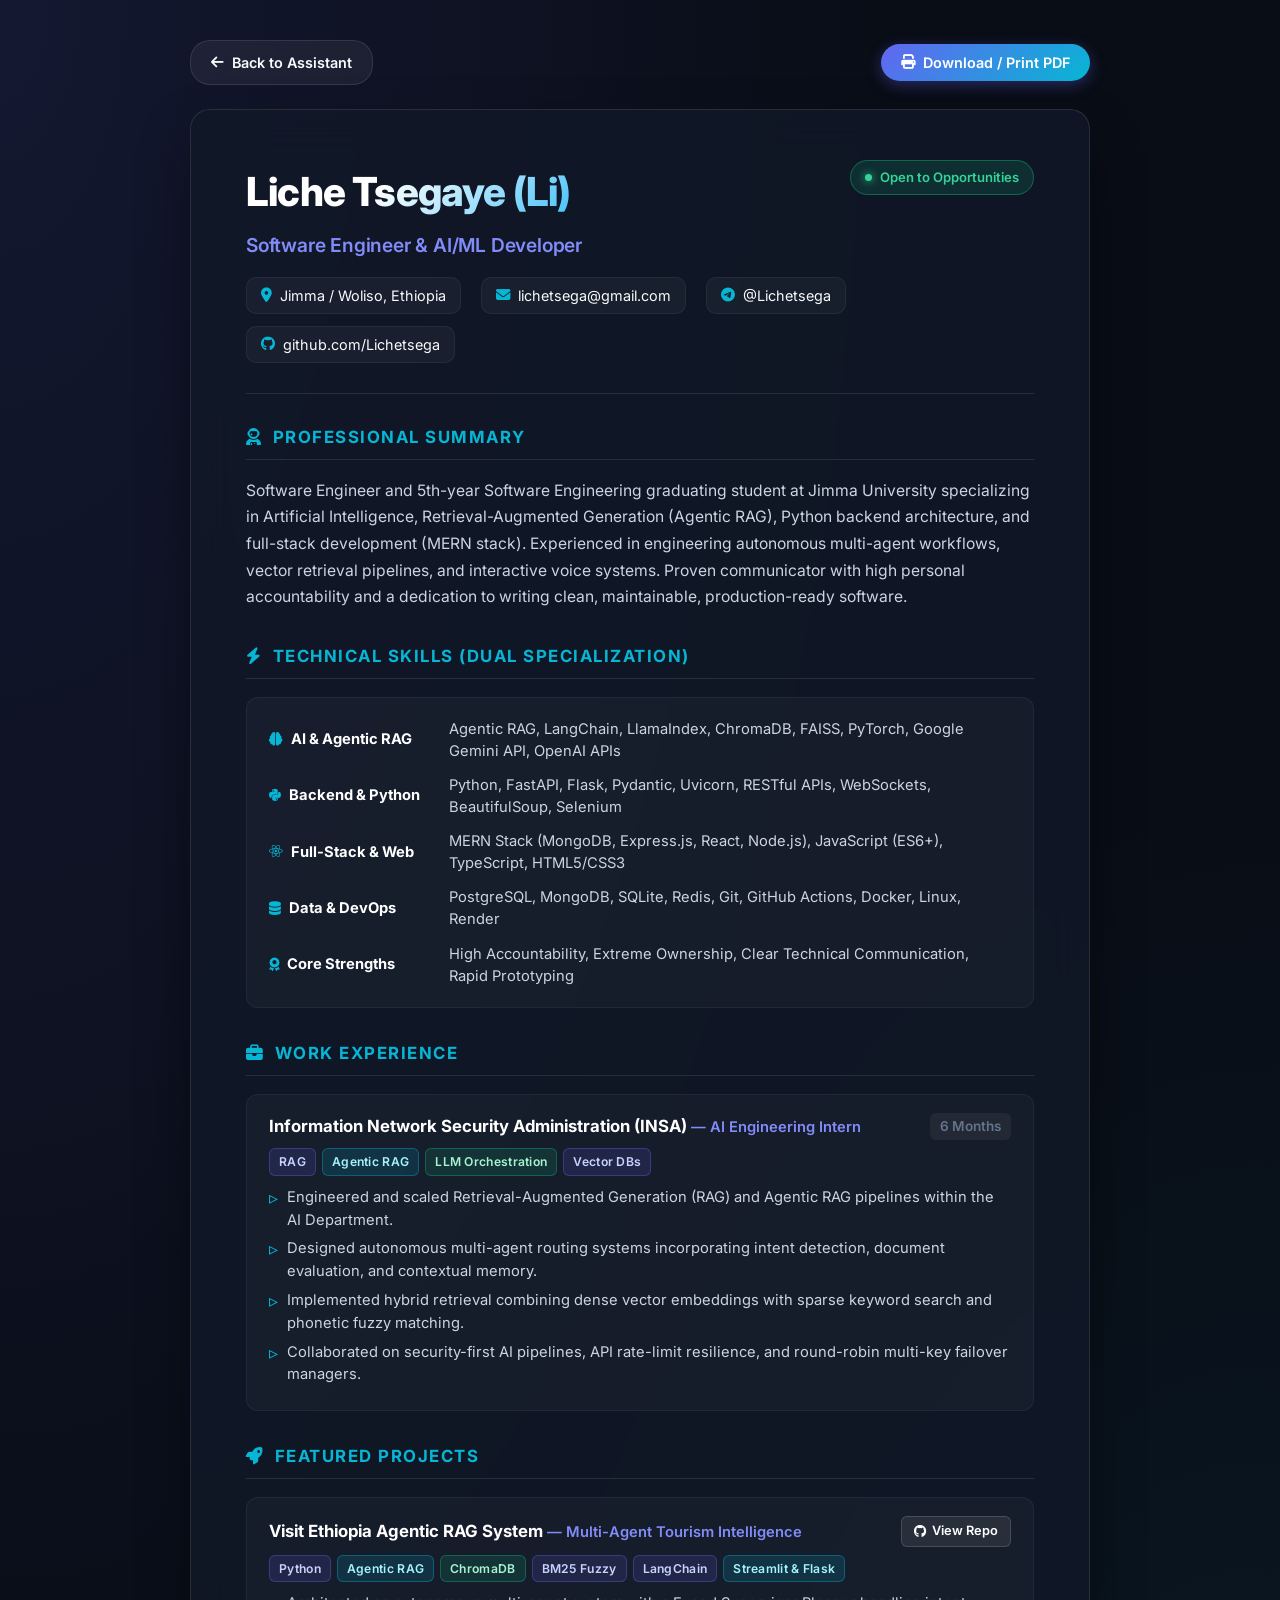
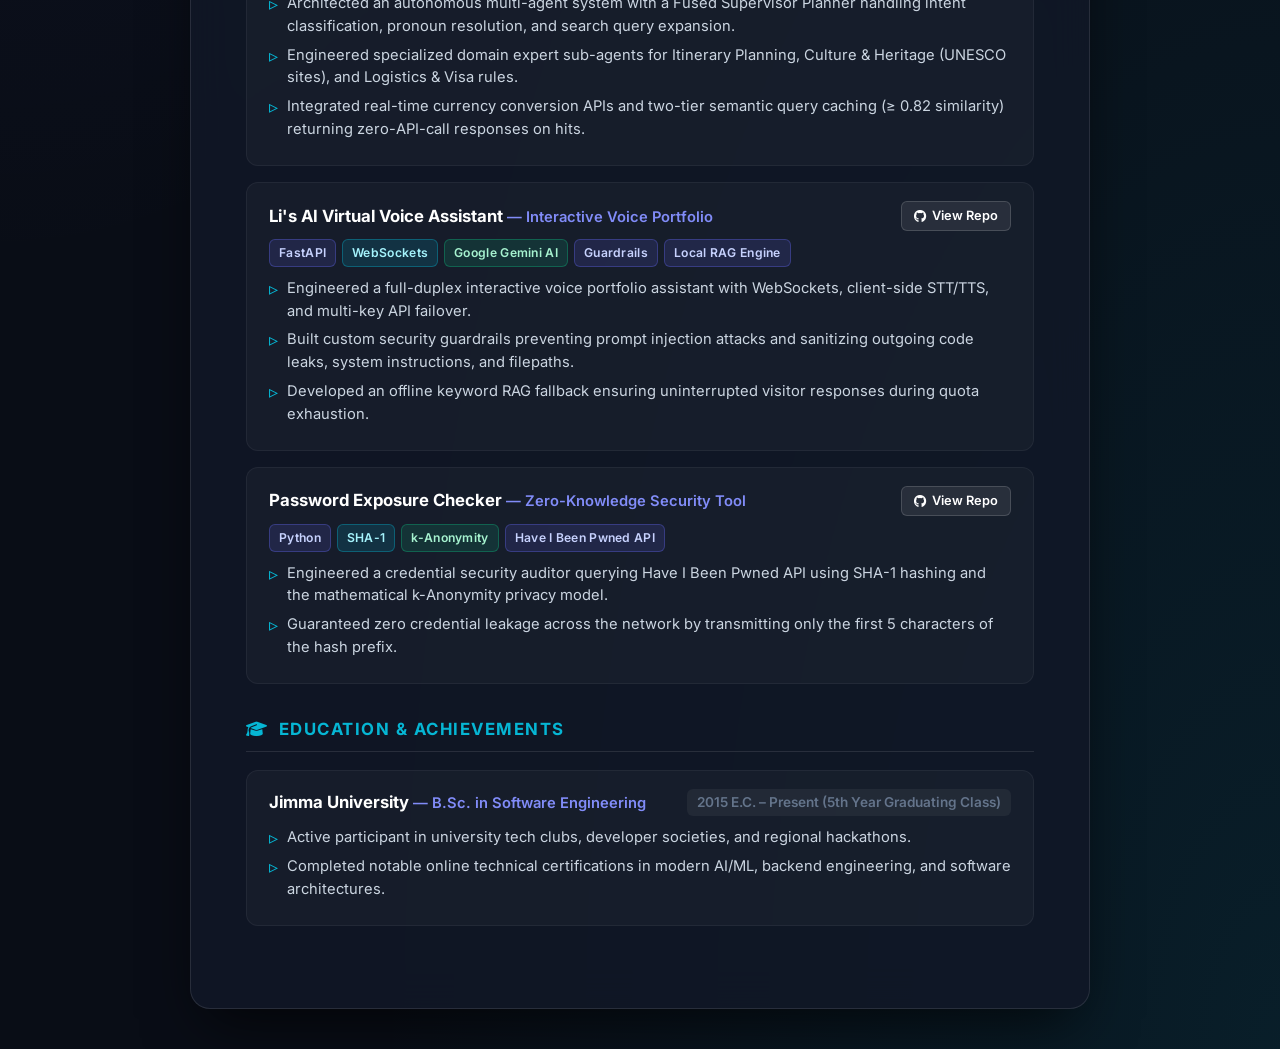
==== frontend/resume.html @ efbf489b "feat: add interactive portfolio cards, dark mode resume, voice toggle, and live GitHub tool" ====
<!DOCTYPE html>
<html lang="en">
<head>
    <meta charset="UTF-8">
    <meta name="viewport" content="width=device-width, initial-scale=1.0">
    <title>Liche Tsegaye - Software Engineer & AI Developer Resume</title>
    <link rel="stylesheet" href="https://cdnjs.cloudflare.com/ajax/libs/font-awesome/6.4.0/css/all.min.css">
    <link rel="preconnect" href="https://fonts.googleapis.com">
    <link rel="preconnect" href="https://fonts.gstatic.com" crossorigin>
    <link href="https://fonts.googleapis.com/css2?family=Inter:wght@300;400;500;600;700;800&display=swap" rel="stylesheet">
    <style>
        :root {
            --bg-page: #090d16;
            --bg-card: rgba(17, 24, 39, 0.85);
            --border-card: rgba(255, 255, 255, 0.1);
            --primary: #6366f1;
            --primary-glow: #818cf8;
            --accent: #06b6d4;
            --accent-glow: #38bdf8;
            --text-main: #f8fafc;
            --text-muted: #94a3b8;
            --text-dim: #64748b;
            --badge-bg: rgba(99, 102, 241, 0.15);
            --badge-border: rgba(99, 102, 241, 0.35);
            --badge-text: #c7d2fe;
            --card-sub: rgba(255, 255, 255, 0.03);
        }

        * {
            box-sizing: border-box;
            margin: 0;
            padding: 0;
            font-family: 'Inter', -apple-system, BlinkMacSystemFont, "Segoe UI", Roboto, sans-serif;
        }

        body {
            background-color: var(--bg-page);
            background-image: 
                radial-gradient(at 0% 0%, rgba(99, 102, 241, 0.12) 0px, transparent 50%),
                radial-gradient(at 100% 100%, rgba(6, 182, 212, 0.1) 0px, transparent 50%);
            color: var(--text-main);
            line-height: 1.6;
            padding: 40px 20px;
            min-height: 100vh;
        }

        .action-bar {
            max-width: 900px;
            margin: 0 auto 24px auto;
            display: flex;
            justify-content: space-between;
            align-items: center;
        }

        .back-btn, .print-btn {
            display: inline-flex;
            align-items: center;
            gap: 8px;
            padding: 10px 20px;
            border-radius: 20px;
            font-weight: 600;
            font-size: 0.9rem;
            cursor: pointer;
            text-decoration: none;
            transition: all 0.25s ease;
        }

        .back-btn {
            background: rgba(255, 255, 255, 0.06);
            color: var(--text-main);
            border: 1px solid var(--border-card);
            backdrop-filter: blur(10px);
        }

        .back-btn:hover {
            background: rgba(255, 255, 255, 0.12);
            border-color: var(--accent);
            transform: translateX(-2px);
        }

        .print-btn {
            background: linear-gradient(135deg, var(--primary), var(--accent));
            color: #ffffff;
            border: none;
            box-shadow: 0 4px 15px rgba(99, 102, 241, 0.35);
        }

        .print-btn:hover {
            box-shadow: 0 6px 22px rgba(6, 182, 212, 0.5);
            transform: translateY(-2px);
        }

        .resume-container {
            max-width: 900px;
            margin: 0 auto;
            background: var(--bg-card);
            backdrop-filter: blur(20px);
            padding: 50px 55px;
            border-radius: 20px;
            border: 1px solid var(--border-card);
            box-shadow: 0 25px 60px -15px rgba(0, 0, 0, 0.7);
        }

        /* Header */
        header.resume-header {
            border-bottom: 1px solid var(--border-card);
            padding-bottom: 30px;
            margin-bottom: 30px;
        }

        .header-top {
            display: flex;
            justify-content: space-between;
            align-items: flex-start;
            flex-wrap: wrap;
            gap: 15px;
            margin-bottom: 16px;
        }

        .name-title h1 {
            font-size: 2.5rem;
            font-weight: 800;
            background: linear-gradient(135deg, #ffffff 40%, var(--accent-glow) 100%);
            -webkit-background-clip: text;
            -webkit-text-fill-color: transparent;
            letter-spacing: -0.8px;
            margin-bottom: 6px;
        }

        .name-title h2 {
            font-size: 1.2rem;
            color: var(--primary-glow);
            font-weight: 600;
            letter-spacing: -0.2px;
        }

        .status-badge {
            display: inline-flex;
            align-items: center;
            gap: 8px;
            padding: 6px 14px;
            border-radius: 20px;
            background: rgba(16, 185, 129, 0.15);
            border: 1px solid rgba(16, 185, 129, 0.4);
            color: #34d399;
            font-size: 0.82rem;
            font-weight: 600;
        }

        .pulse-dot {
            width: 7px;
            height: 7px;
            background-color: #34d399;
            border-radius: 50%;
            box-shadow: 0 0 8px #34d399;
        }

        .contact-info {
            display: flex;
            flex-wrap: wrap;
            gap: 12px 20px;
            font-size: 0.9rem;
            color: var(--text-muted);
        }

        .contact-chip {
            display: inline-flex;
            align-items: center;
            gap: 8px;
            padding: 6px 14px;
            border-radius: 10px;
            background: rgba(255, 255, 255, 0.04);
            border: 1px solid rgba(255, 255, 255, 0.06);
            color: var(--text-main);
            text-decoration: none;
            transition: all 0.2s ease;
        }

        .contact-chip i {
            color: var(--accent);
        }

        .contact-chip:hover {
            background: rgba(255, 255, 255, 0.08);
            border-color: var(--accent);
            color: #ffffff;
            transform: translateY(-1px);
        }

        /* Sections */
        section {
            margin-bottom: 32px;
        }

        h3.section-title {
            font-size: 1.05rem;
            text-transform: uppercase;
            letter-spacing: 1.5px;
            color: var(--accent);
            border-bottom: 1px solid var(--border-card);
            padding-bottom: 8px;
            margin-bottom: 18px;
            display: flex;
            align-items: center;
            gap: 10px;
            font-weight: 700;
        }

        .summary-text {
            color: #cbd5e1;
            font-size: 0.98rem;
            line-height: 1.7;
        }

        /* Experience & Projects Items */
        .item {
            background: var(--card-sub);
            border: 1px solid rgba(255, 255, 255, 0.05);
            border-radius: 12px;
            padding: 18px 22px;
            margin-bottom: 16px;
            transition: border-color 0.2s ease, transform 0.2s ease;
        }

        .item:hover {
            border-color: rgba(99, 102, 241, 0.4);
            transform: translateY(-1px);
        }

        .item-header {
            display: flex;
            justify-content: space-between;
            align-items: center;
            flex-wrap: wrap;
            gap: 8px;
            margin-bottom: 8px;
        }

        .item-title {
            font-weight: 700;
            color: #ffffff;
            font-size: 1.05rem;
        }

        .item-subtitle {
            color: var(--primary-glow);
            font-weight: 600;
            font-size: 0.92rem;
        }

        .item-date {
            color: var(--text-dim);
            font-size: 0.85rem;
            font-weight: 600;
            background: rgba(255, 255, 255, 0.05);
            padding: 3px 10px;
            border-radius: 6px;
        }

        .item-bullets {
            list-style: none;
            padding: 0;
            margin-top: 10px;
            color: #cbd5e1;
            font-size: 0.92rem;
        }

        .item-bullets li {
            position: relative;
            padding-left: 18px;
            margin-bottom: 6px;
            line-height: 1.55;
        }

        .item-bullets li::before {
            content: "▹";
            color: var(--accent);
            position: absolute;
            left: 0;
            font-size: 1.1rem;
            line-height: 1.4;
        }

        /* Tech Badges */
        .badges {
            display: flex;
            flex-wrap: wrap;
            gap: 6px;
            margin: 8px 0;
        }

        .badge {
            background: var(--badge-bg);
            border: 1px solid var(--badge-border);
            color: var(--badge-text);
            padding: 3px 9px;
            border-radius: 6px;
            font-size: 0.76rem;
            font-weight: 600;
            letter-spacing: 0.3px;
        }

        .badge.cyan {
            background: rgba(6, 182, 212, 0.15);
            border-color: rgba(6, 182, 212, 0.35);
            color: #a5f3fc;
        }

        .badge.emerald {
            background: rgba(16, 185, 129, 0.15);
            border-color: rgba(16, 185, 129, 0.35);
            color: #a7f3d0;
        }

        .github-pill {
            display: inline-flex;
            align-items: center;
            gap: 6px;
            padding: 4px 12px;
            border-radius: 6px;
            background: rgba(255, 255, 255, 0.08);
            border: 1px solid rgba(255, 255, 255, 0.15);
            color: #ffffff;
            font-size: 0.8rem;
            font-weight: 600;
            text-decoration: none;
            transition: all 0.2s ease;
        }

        .github-pill:hover {
            background: #ffffff;
            color: #090d16;
            text-decoration: none;
        }

        /* Skills Matrix */
        .skills-grid {
            display: grid;
            grid-template-columns: 160px 1fr;
            gap: 12px 20px;
            font-size: 0.92rem;
            background: var(--card-sub);
            border: 1px solid rgba(255, 255, 255, 0.05);
            border-radius: 12px;
            padding: 20px 22px;
        }

        .skill-category {
            font-weight: 700;
            color: #ffffff;
            display: flex;
            align-items: center;
            gap: 8px;
        }

        .skill-category i {
            color: var(--accent);
            font-size: 0.85rem;
        }

        .skill-list {
            color: #cbd5e1;
            line-height: 1.5;
        }

        /* Print Mode: Seamless Black-and-White PDF Output */
        @media print {
            body {
                background: #ffffff !important;
                color: #0f172a !important;
                padding: 0 !important;
            }
            .action-bar {
                display: none !important;
            }
            .resume-container {
                box-shadow: none !important;
                border: none !important;
                padding: 0 !important;
                background: #ffffff !important;
                color: #0f172a !important;
            }
            .name-title h1 {
                background: none !important;
                -webkit-text-fill-color: #0f172a !important;
                color: #0f172a !important;
            }
            .name-title h2, h3.section-title, .item-subtitle {
                color: #4f46e5 !important;
            }
            .item, .skills-grid {
                background: #ffffff !important;
                border: 1px solid #e2e8f0 !important;
            }
            .item-title, .skill-category {
                color: #0f172a !important;
            }
            .item-bullets, .summary-text, .skill-list {
                color: #334155 !important;
            }
            .badge {
                background: #f1f5f9 !important;
                border-color: #cbd5e1 !important;
                color: #334155 !important;
            }
            .contact-chip {
                background: #f8fafc !important;
                border-color: #e2e8f0 !important;
                color: #0f172a !important;
            }
            .contact-chip i {
                color: #4f46e5 !important;
            }
        }

        @media (max-width: 640px) {
            .resume-container {
                padding: 30px 20px;
            }
            .skills-grid {
                grid-template-columns: 1fr;
                gap: 6px;
            }
            .name-title h1 {
                font-size: 2rem;
            }
        }
    </style>
</head>
<body>
    <div class="action-bar">
        <a href="/" class="back-btn"><i class="fa-solid fa-arrow-left"></i> Back to Assistant</a>
        <button onclick="window.print()" class="print-btn"><i class="fa-solid fa-print"></i> Download / Print PDF</button>
    </div>

    <div class="resume-container">
        <!-- Header -->
        <header class="resume-header">
            <div class="header-top">
                <div class="name-title">
                    <h1>Liche Tsegaye (Li)</h1>
                    <h2>Software Engineer & AI/ML Developer</h2>
                </div>
                <div class="status-badge">
                    <span class="pulse-dot"></span> Open to Opportunities
                </div>
            </div>
            <div class="contact-info">
                <span class="contact-chip"><i class="fa-solid fa-location-dot"></i> Jimma / Woliso, Ethiopia</span>
                <a href="mailto:lichetsega@gmail.com" class="contact-chip"><i class="fa-solid fa-envelope"></i> lichetsega@gmail.com</a>
                <a href="https://t.me/Lichetsega" target="_blank" rel="noopener" class="contact-chip"><i class="fa-brands fa-telegram"></i> @Lichetsega</a>
                <a href="https://github.com/Lichetsega" target="_blank" rel="noopener" class="contact-chip"><i class="fa-brands fa-github"></i> github.com/Lichetsega</a>
            </div>
        </header>

        <!-- Professional Summary -->
        <section>
            <h3 class="section-title"><i class="fa-solid fa-user-astronaut"></i> Professional Summary</h3>
            <p class="summary-text">
                Software Engineer and 5th-year Software Engineering graduating student at Jimma University specializing in Artificial Intelligence, Retrieval-Augmented Generation (Agentic RAG), Python backend architecture, and full-stack development (MERN stack). Experienced in engineering autonomous multi-agent workflows, vector retrieval pipelines, and interactive voice systems. Proven communicator with high personal accountability and a dedication to writing clean, maintainable, production-ready software.
            </p>
        </section>

        <!-- Technical Skills (Dual Specialization) -->
        <section>
            <h3 class="section-title"><i class="fa-solid fa-bolt"></i> Technical Skills (Dual Specialization)</h3>
            <div class="skills-grid">
                <div class="skill-category"><i class="fa-solid fa-brain"></i> AI & Agentic RAG</div>
                <div class="skill-list">Agentic RAG, LangChain, LlamaIndex, ChromaDB, FAISS, PyTorch, Google Gemini API, OpenAI APIs</div>

                <div class="skill-category"><i class="fa-brands fa-python"></i> Backend & Python</div>
                <div class="skill-list">Python, FastAPI, Flask, Pydantic, Uvicorn, RESTful APIs, WebSockets, BeautifulSoup, Selenium</div>

                <div class="skill-category"><i class="fa-brands fa-react"></i> Full-Stack & Web</div>
                <div class="skill-list">MERN Stack (MongoDB, Express.js, React, Node.js), JavaScript (ES6+), TypeScript, HTML5/CSS3</div>

                <div class="skill-category"><i class="fa-solid fa-database"></i> Data & DevOps</div>
                <div class="skill-list">PostgreSQL, MongoDB, SQLite, Redis, Git, GitHub Actions, Docker, Linux, Render</div>

                <div class="skill-category"><i class="fa-solid fa-award"></i> Core Strengths</div>
                <div class="skill-list">High Accountability, Extreme Ownership, Clear Technical Communication, Rapid Prototyping</div>
            </div>
        </section>

        <!-- Work Experience -->
        <section>
            <h3 class="section-title"><i class="fa-solid fa-briefcase"></i> Work Experience</h3>
            <div class="item">
                <div class="item-header">
                    <div>
                        <span class="item-title">Information Network Security Administration (INSA)</span>
                        <span class="item-subtitle"> — AI Engineering Intern</span>
                    </div>
                    <span class="item-date">6 Months</span>
                </div>
                <div class="badges">
                    <span class="badge">RAG</span>
                    <span class="badge cyan">Agentic RAG</span>
                    <span class="badge emerald">LLM Orchestration</span>
                    <span class="badge">Vector DBs</span>
                </div>
                <ul class="item-bullets">
                    <li>Engineered and scaled Retrieval-Augmented Generation (RAG) and Agentic RAG pipelines within the AI Department.</li>
                    <li>Designed autonomous multi-agent routing systems incorporating intent detection, document evaluation, and contextual memory.</li>
                    <li>Implemented hybrid retrieval combining dense vector embeddings with sparse keyword search and phonetic fuzzy matching.</li>
                    <li>Collaborated on security-first AI pipelines, API rate-limit resilience, and round-robin multi-key failover managers.</li>
                </ul>
            </div>
        </section>

        <!-- Featured Projects -->
        <section>
            <h3 class="section-title"><i class="fa-solid fa-rocket"></i> Featured Projects</h3>

            <div class="item">
                <div class="item-header">
                    <div>
                        <span class="item-title">Visit Ethiopia Agentic RAG System</span>
                        <span class="item-subtitle"> — Multi-Agent Tourism Intelligence</span>
                    </div>
                    <a href="https://github.com/Lichetsega/Agentic-Retrieval-Augmented-Generation-Agentic-RAG-" target="_blank" rel="noopener" class="github-pill">
                        <i class="fa-brands fa-github"></i> View Repo
                    </a>
                </div>
                <div class="badges">
                    <span class="badge">Python</span>
                    <span class="badge cyan">Agentic RAG</span>
                    <span class="badge emerald">ChromaDB</span>
                    <span class="badge">BM25 Fuzzy</span>
                    <span class="badge">LangChain</span>
                    <span class="badge cyan">Streamlit & Flask</span>
                </div>
                <ul class="item-bullets">
                    <li>Architected an autonomous multi-agent system with a Fused Supervisor Planner handling intent classification, pronoun resolution, and search query expansion.</li>
                    <li>Engineered specialized domain expert sub-agents for Itinerary Planning, Culture & Heritage (UNESCO sites), and Logistics & Visa rules.</li>
                    <li>Integrated real-time currency conversion APIs and two-tier semantic query caching (&ge; 0.82 similarity) returning zero-API-call responses on hits.</li>
                </ul>
            </div>

            <div class="item">
                <div class="item-header">
                    <div>
                        <span class="item-title">Li's AI Virtual Voice Assistant</span>
                        <span class="item-subtitle"> — Interactive Voice Portfolio</span>
                    </div>
                    <a href="https://github.com/Lichetsega/Li-s-Personal-Assistant" target="_blank" rel="noopener" class="github-pill">
                        <i class="fa-brands fa-github"></i> View Repo
                    </a>
                </div>
                <div class="badges">
                    <span class="badge">FastAPI</span>
                    <span class="badge cyan">WebSockets</span>
                    <span class="badge emerald">Google Gemini AI</span>
                    <span class="badge">Guardrails</span>
                    <span class="badge">Local RAG Engine</span>
                </div>
                <ul class="item-bullets">
                    <li>Engineered a full-duplex interactive voice portfolio assistant with WebSockets, client-side STT/TTS, and multi-key API failover.</li>
                    <li>Built custom security guardrails preventing prompt injection attacks and sanitizing outgoing code leaks, system instructions, and filepaths.</li>
                    <li>Developed an offline keyword RAG fallback ensuring uninterrupted visitor responses during quota exhaustion.</li>
                </ul>
            </div>

            <div class="item">
                <div class="item-header">
                    <div>
                        <span class="item-title">Password Exposure Checker</span>
                        <span class="item-subtitle"> — Zero-Knowledge Security Tool</span>
                    </div>
                    <a href="https://github.com/Lichetsega/password_checker" target="_blank" rel="noopener" class="github-pill">
                        <i class="fa-brands fa-github"></i> View Repo
                    </a>
                </div>
                <div class="badges">
                    <span class="badge">Python</span>
                    <span class="badge cyan">SHA-1</span>
                    <span class="badge emerald">k-Anonymity</span>
                    <span class="badge">Have I Been Pwned API</span>
                </div>
                <ul class="item-bullets">
                    <li>Engineered a credential security auditor querying Have I Been Pwned API using SHA-1 hashing and the mathematical k-Anonymity privacy model.</li>
                    <li>Guaranteed zero credential leakage across the network by transmitting only the first 5 characters of the hash prefix.</li>
                </ul>
            </div>
        </section>

        <!-- Education -->
        <section>
            <h3 class="section-title"><i class="fa-solid fa-graduation-cap"></i> Education & Achievements</h3>
            <div class="item">
                <div class="item-header">
                    <div>
                        <span class="item-title">Jimma University</span>
                        <span class="item-subtitle"> — B.Sc. in Software Engineering</span>
                    </div>
                    <span class="item-date">2015 E.C. – Present (5th Year Graduating Class)</span>
                </div>
                <ul class="item-bullets">
                    <li>Active participant in university tech clubs, developer societies, and regional hackathons.</li>
                    <li>Completed notable online technical certifications in modern AI/ML, backend engineering, and software architectures.</li>
                </ul>
            </div>
        </section>
    </div>
</body>
</html>
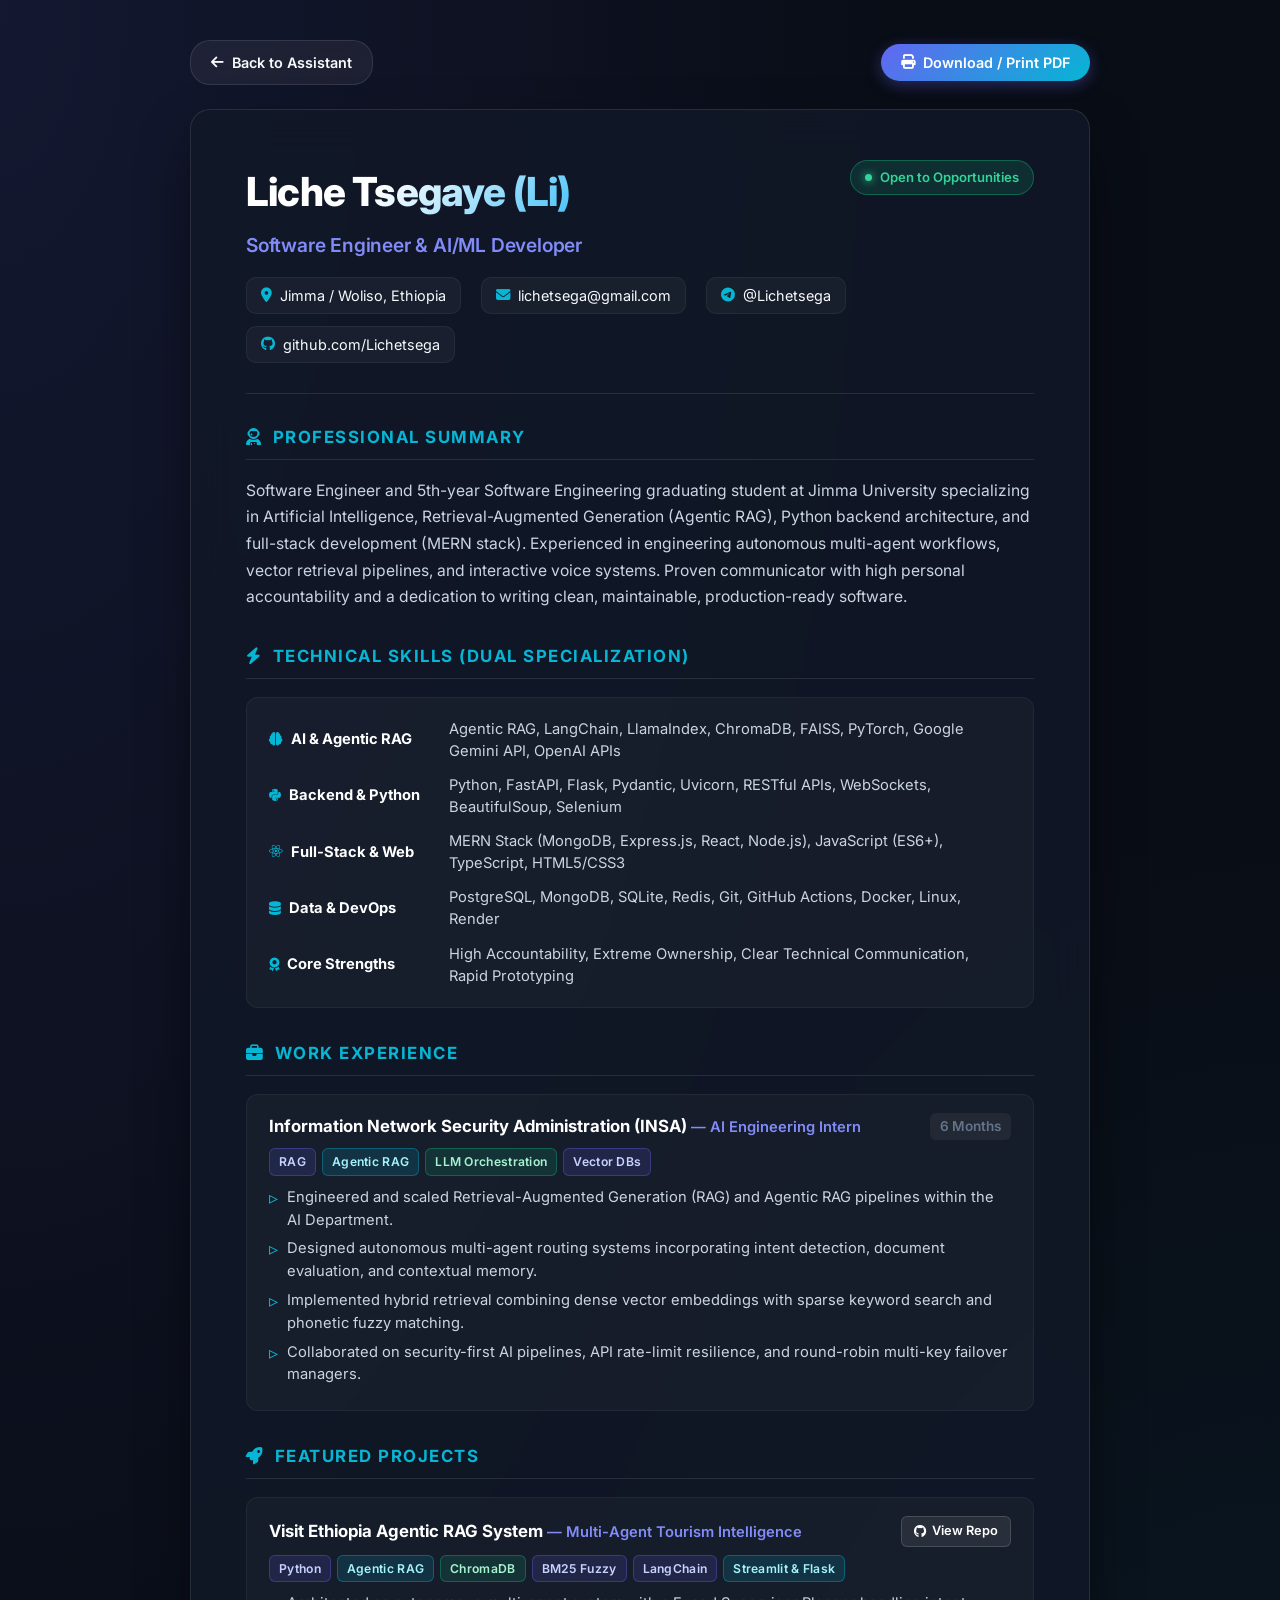
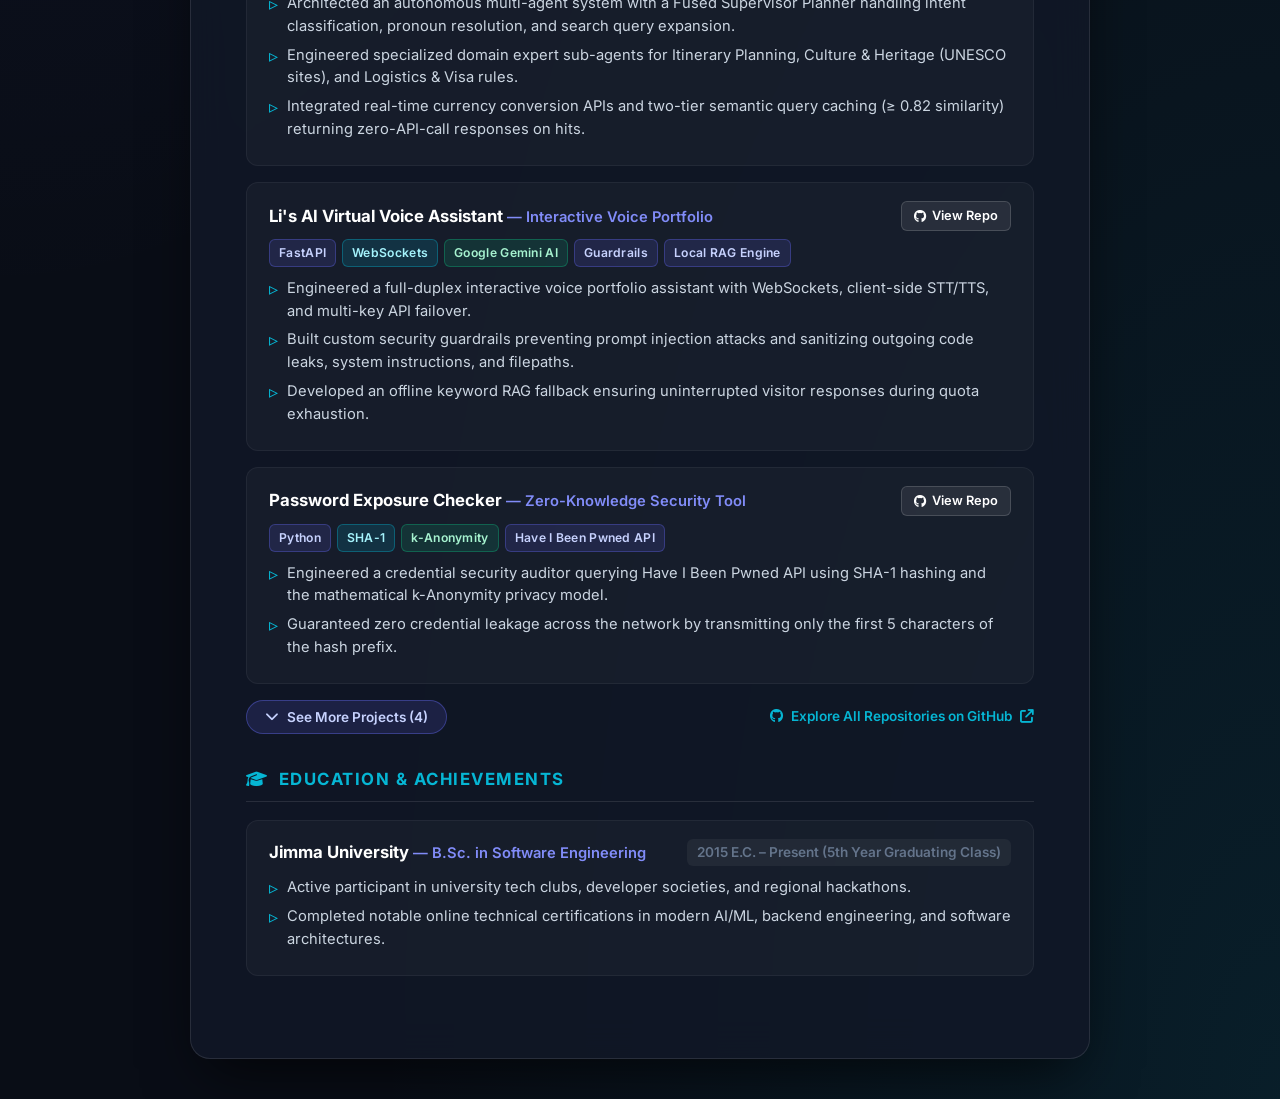
==== commit 28c2b02e: "add 16kHz PCM WAV audio engine, Groq Whisper-large-v3 cloud STT" ====
--- a/frontend/resume.html
+++ b/frontend/resume.html
@@ -413,6 +413,63 @@
             }
         }
 
+        .project-actions-row {
+            display: flex;
+            justify-content: space-between;
+            align-items: center;
+            flex-wrap: wrap;
+            gap: 12px;
+            margin-top: 14px;
+        }
+
+        .see-more-btn {
+            display: inline-flex;
+            align-items: center;
+            gap: 8px;
+            padding: 8px 18px;
+            border-radius: 20px;
+            background: rgba(99, 102, 241, 0.16);
+            border: 1px solid rgba(99, 102, 241, 0.4);
+            color: #c7d2fe;
+            font-size: 0.85rem;
+            font-weight: 600;
+            cursor: pointer;
+            transition: all 0.25s ease;
+        }
+
+        .see-more-btn:hover {
+            background: rgba(99, 102, 241, 0.3);
+            border-color: var(--accent);
+            color: #ffffff;
+            transform: translateY(-1px);
+            box-shadow: 0 4px 12px rgba(99, 102, 241, 0.3);
+        }
+
+        .github-all-btn {
+            display: inline-flex;
+            align-items: center;
+            gap: 8px;
+            font-size: 0.85rem;
+            color: var(--accent);
+            text-decoration: none;
+            font-weight: 600;
+            transition: all 0.2s ease;
+        }
+
+        .github-all-btn:hover {
+            color: #38bdf8;
+            text-decoration: underline;
+        }
+
+        @media print {
+            .more-projects-container {
+                display: block !important;
+            }
+            .project-actions-row {
+                display: none !important;
+            }
+        }
+
         @media (max-width: 640px) {
             .resume-container {
                 padding: 30px 20px;
@@ -423,6 +480,10 @@
             }
             .name-title h1 {
                 font-size: 2rem;
+            }
+            .project-actions-row {
+                flex-direction: column;
+                align-items: flex-start;
             }
         }
     </style>
@@ -582,6 +643,104 @@
                     <li>Guaranteed zero credential leakage across the network by transmitting only the first 5 characters of the hash prefix.</li>
                 </ul>
             </div>
+
+            <!-- Expandable Additional Projects -->
+            <div id="moreProjectsContainer" class="more-projects-container" style="display: none;">
+                <div class="item">
+                    <div class="item-header">
+                        <div>
+                            <span class="item-title">Hacker News Signal Filter & Scraper</span>
+                            <span class="item-subtitle"> — Content Aggregation & Curation</span>
+                        </div>
+                        <a href="https://github.com/Lichetsega/hacker_news-scraper" target="_blank" rel="noopener" class="github-pill">
+                            <i class="fa-brands fa-github"></i> View Repo
+                        </a>
+                    </div>
+                    <div class="badges">
+                        <span class="badge">Python</span>
+                        <span class="badge cyan">BeautifulSoup</span>
+                        <span class="badge emerald">Web Scraping</span>
+                        <span class="badge">Data Filtering</span>
+                    </div>
+                    <ul class="item-bullets">
+                        <li>Dynamic multi-page web crawler aggregating top engineering discussions and filtering articles with scores &gt; 99.</li>
+                        <li>Automated visual HTML report generation with vote-weighted ranking and respectful request throttling.</li>
+                    </ul>
+                </div>
+
+                <div class="item">
+                    <div class="item-header">
+                        <div>
+                            <span class="item-title">Document Automation & PDF Tool Suite</span>
+                            <span class="item-subtitle"> — Programmatic Document Utilities</span>
+                        </div>
+                        <a href="https://github.com/Lichetsega/pdf_merger" target="_blank" rel="noopener" class="github-pill">
+                            <i class="fa-brands fa-github"></i> View Repo
+                        </a>
+                    </div>
+                    <div class="badges">
+                        <span class="badge">Python</span>
+                        <span class="badge cyan">PyPDF2</span>
+                        <span class="badge emerald">Automation</span>
+                        <span class="badge">CLI</span>
+                    </div>
+                    <ul class="item-bullets">
+                        <li>Command-line automation scripts for batch PDF document merging, dynamic multi-page watermarking, and format validation.</li>
+                    </ul>
+                </div>
+
+                <div class="item">
+                    <div class="item-header">
+                        <div>
+                            <span class="item-title">Interactive JavaScript Games & Audio Suite</span>
+                            <span class="item-subtitle"> — Browser Games & Audio Synthesis</span>
+                        </div>
+                        <a href="https://github.com/Lichetsega/dice-game" target="_blank" rel="noopener" class="github-pill">
+                            <i class="fa-brands fa-github"></i> View Games
+                        </a>
+                    </div>
+                    <div class="badges">
+                        <span class="badge">JavaScript (ES6+)</span>
+                        <span class="badge cyan">DOM Manipulation</span>
+                        <span class="badge emerald">Web Audio API</span>
+                        <span class="badge">Game Loops</span>
+                    </div>
+                    <ul class="item-bullets">
+                        <li>Developed a collection of responsive browser-based games including <strong>Dice Game</strong>, <strong>Guess My Number</strong>, and <strong>World Quiz</strong> featuring state machines and win-condition logic.</li>
+                        <li>Built an interactive virtual <strong>Drum Kit</strong> utilizing keyboard event listeners and asynchronous audio synthesis for zero-latency auditory feedback.</li>
+                    </ul>
+                </div>
+
+                <div class="item">
+                    <div class="item-header">
+                        <div>
+                            <span class="item-title">Batch Image Format Converter</span>
+                            <span class="item-subtitle"> — Image Processing Utility</span>
+                        </div>
+                        <a href="https://github.com/Lichetsega/JPGtoPNG-using-python" target="_blank" rel="noopener" class="github-pill">
+                            <i class="fa-brands fa-github"></i> View Repo
+                        </a>
+                    </div>
+                    <div class="badges">
+                        <span class="badge">Python</span>
+                        <span class="badge cyan">Pillow / PIL</span>
+                        <span class="badge emerald">Image Processing</span>
+                    </div>
+                    <ul class="item-bullets">
+                        <li>High-speed batch image converter transforming and optimizing JPG to lossless PNG formats with directory traversal.</li>
+                    </ul>
+                </div>
+            </div>
+
+            <!-- See More / GitHub Action Row -->
+            <div class="project-actions-row">
+                <button type="button" id="toggleMoreProjectsBtn" class="see-more-btn" onclick="toggleMoreProjects()">
+                    <i class="fa-solid fa-chevron-down" id="toggleIcon"></i> <span id="toggleText">See More Projects (4)</span>
+                </button>
+                <a href="https://github.com/Lichetsega?tab=repositories" target="_blank" rel="noopener" class="github-all-btn">
+                    <i class="fa-brands fa-github"></i> Explore All Repositories on GitHub <i class="fa-solid fa-arrow-up-right-from-square"></i>
+                </a>
+            </div>
         </section>
 
         <!-- Education -->
@@ -602,5 +761,23 @@
             </div>
         </section>
     </div>
+
+    <script>
+        function toggleMoreProjects() {
+            const container = document.getElementById('moreProjectsContainer');
+            const icon = document.getElementById('toggleIcon');
+            const text = document.getElementById('toggleText');
+
+            if (container.style.display === 'none' || container.style.display === '') {
+                container.style.display = 'block';
+                icon.className = 'fa-solid fa-chevron-up';
+                text.innerText = 'Show Fewer Projects';
+            } else {
+                container.style.display = 'none';
+                icon.className = 'fa-solid fa-chevron-down';
+                text.innerText = 'See More Projects (4)';
+            }
+        }
+    </script>
 </body>
 </html>
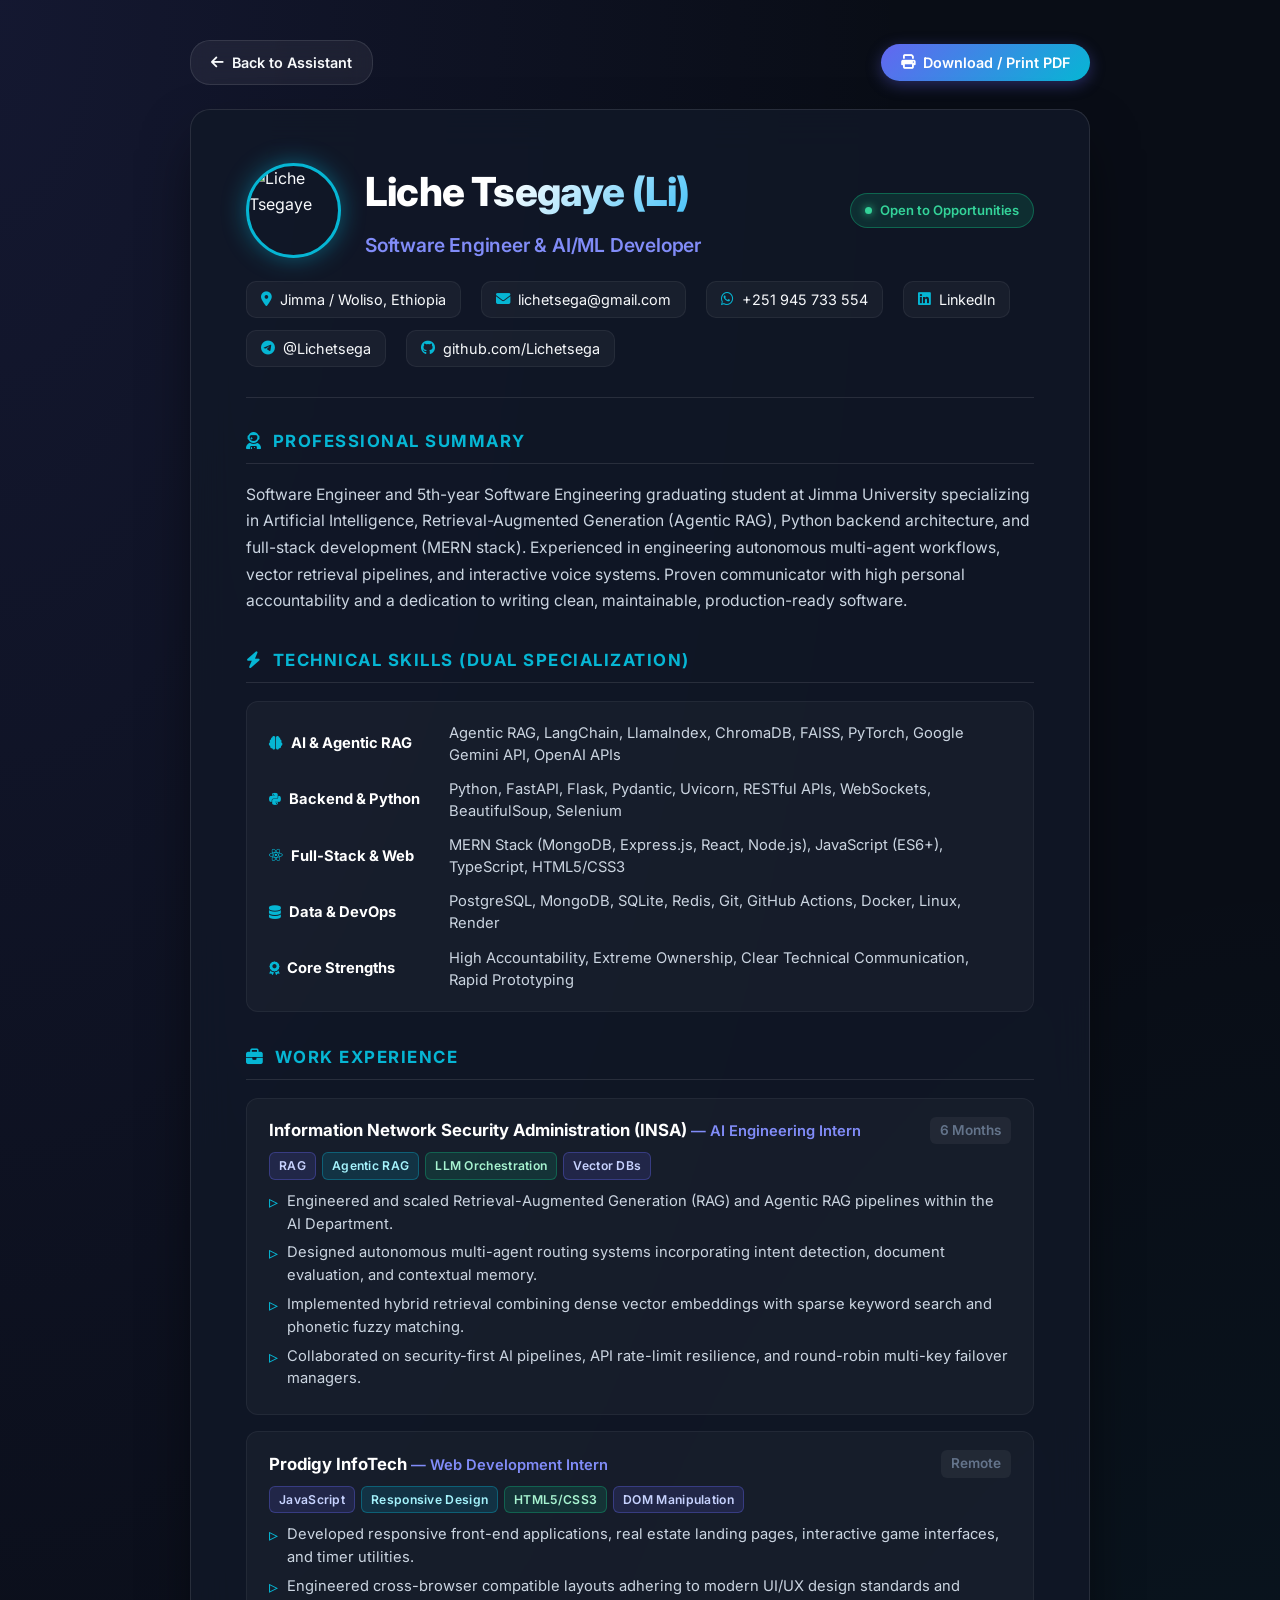
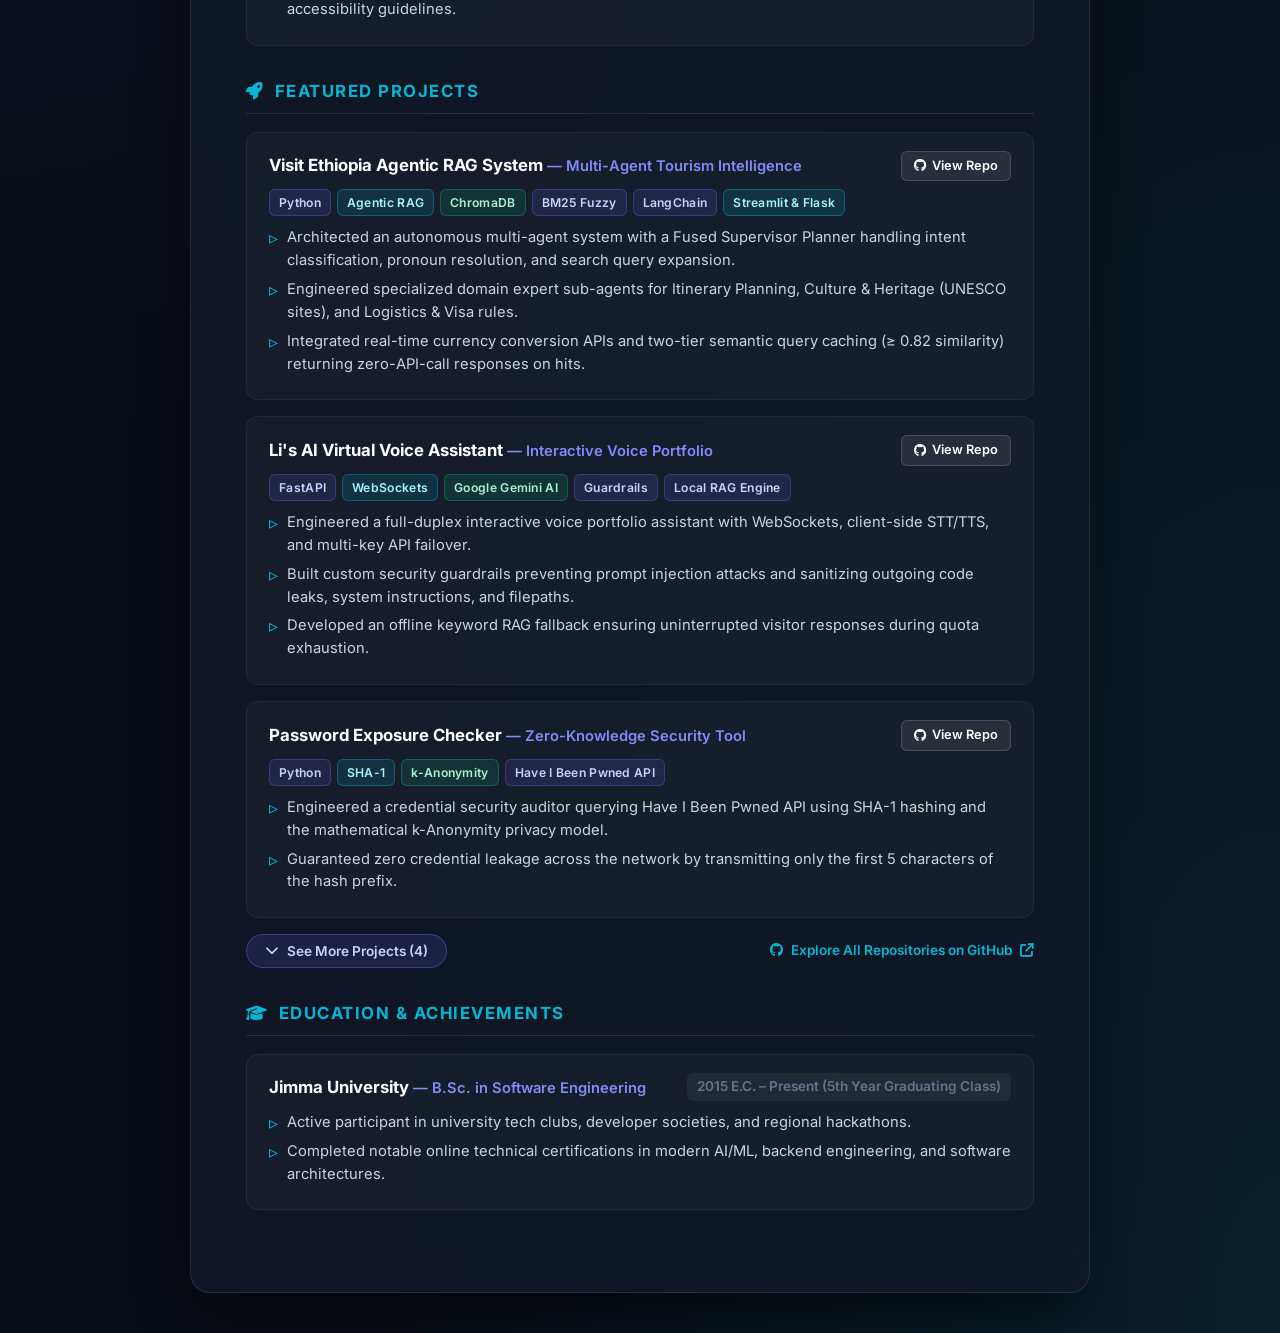
==== commit 7508c221: "complete production portfolio assistant with session isolation, rate limiting, and mobile cloud tts" ====
--- a/frontend/resume.html
+++ b/frontend/resume.html
@@ -111,10 +111,31 @@
         .header-top {
             display: flex;
             justify-content: space-between;
-            align-items: flex-start;
+            align-items: center;
             flex-wrap: wrap;
-            gap: 15px;
-            margin-bottom: 16px;
+            gap: 20px;
+            margin-bottom: 20px;
+        }
+
+        .header-profile-group {
+            display: flex;
+            align-items: center;
+            gap: 24px;
+        }
+
+        .resume-avatar {
+            width: 95px;
+            height: 95px;
+            border-radius: 50%;
+            object-fit: cover;
+            border: 3px solid var(--accent);
+            box-shadow: 0 0 25px rgba(6, 182, 212, 0.45);
+            transition: transform 0.3s ease, box-shadow 0.3s ease;
+        }
+
+        .resume-avatar:hover {
+            transform: scale(1.05);
+            box-shadow: 0 0 35px rgba(6, 182, 212, 0.65);
         }
 
         .name-title h1 {
@@ -498,9 +519,12 @@
         <!-- Header -->
         <header class="resume-header">
             <div class="header-top">
-                <div class="name-title">
-                    <h1>Liche Tsegaye (Li)</h1>
-                    <h2>Software Engineer & AI/ML Developer</h2>
+                <div class="header-profile-group">
+                    <img src="profile.jpg" alt="Liche Tsegaye" class="resume-avatar">
+                    <div class="name-title">
+                        <h1>Liche Tsegaye (Li)</h1>
+                        <h2>Software Engineer & AI/ML Developer</h2>
+                    </div>
                 </div>
                 <div class="status-badge">
                     <span class="pulse-dot"></span> Open to Opportunities
@@ -509,6 +533,8 @@
             <div class="contact-info">
                 <span class="contact-chip"><i class="fa-solid fa-location-dot"></i> Jimma / Woliso, Ethiopia</span>
                 <a href="mailto:lichetsega@gmail.com" class="contact-chip"><i class="fa-solid fa-envelope"></i> lichetsega@gmail.com</a>
+                <a href="https://api.whatsapp.com/send/?phone=251945733554" target="_blank" rel="noopener" class="contact-chip"><i class="fa-brands fa-whatsapp"></i> +251 945 733 554</a>
+                <a href="https://www.linkedin.com/in/liche-tsegaye-05a25b361" target="_blank" rel="noopener" class="contact-chip"><i class="fa-brands fa-linkedin"></i> LinkedIn</a>
                 <a href="https://t.me/Lichetsega" target="_blank" rel="noopener" class="contact-chip"><i class="fa-brands fa-telegram"></i> @Lichetsega</a>
                 <a href="https://github.com/Lichetsega" target="_blank" rel="noopener" class="contact-chip"><i class="fa-brands fa-github"></i> github.com/Lichetsega</a>
             </div>
@@ -565,6 +591,26 @@
                     <li>Designed autonomous multi-agent routing systems incorporating intent detection, document evaluation, and contextual memory.</li>
                     <li>Implemented hybrid retrieval combining dense vector embeddings with sparse keyword search and phonetic fuzzy matching.</li>
                     <li>Collaborated on security-first AI pipelines, API rate-limit resilience, and round-robin multi-key failover managers.</li>
+                </ul>
+            </div>
+
+            <div class="item">
+                <div class="item-header">
+                    <div>
+                        <span class="item-title">Prodigy InfoTech</span>
+                        <span class="item-subtitle"> — Web Development Intern</span>
+                    </div>
+                    <span class="item-date">Remote</span>
+                </div>
+                <div class="badges">
+                    <span class="badge">JavaScript</span>
+                    <span class="badge cyan">Responsive Design</span>
+                    <span class="badge emerald">HTML5/CSS3</span>
+                    <span class="badge">DOM Manipulation</span>
+                </div>
+                <ul class="item-bullets">
+                    <li>Developed responsive front-end applications, real estate landing pages, interactive game interfaces, and timer utilities.</li>
+                    <li>Engineered cross-browser compatible layouts adhering to modern UI/UX design standards and accessibility guidelines.</li>
                 </ul>
             </div>
         </section>
